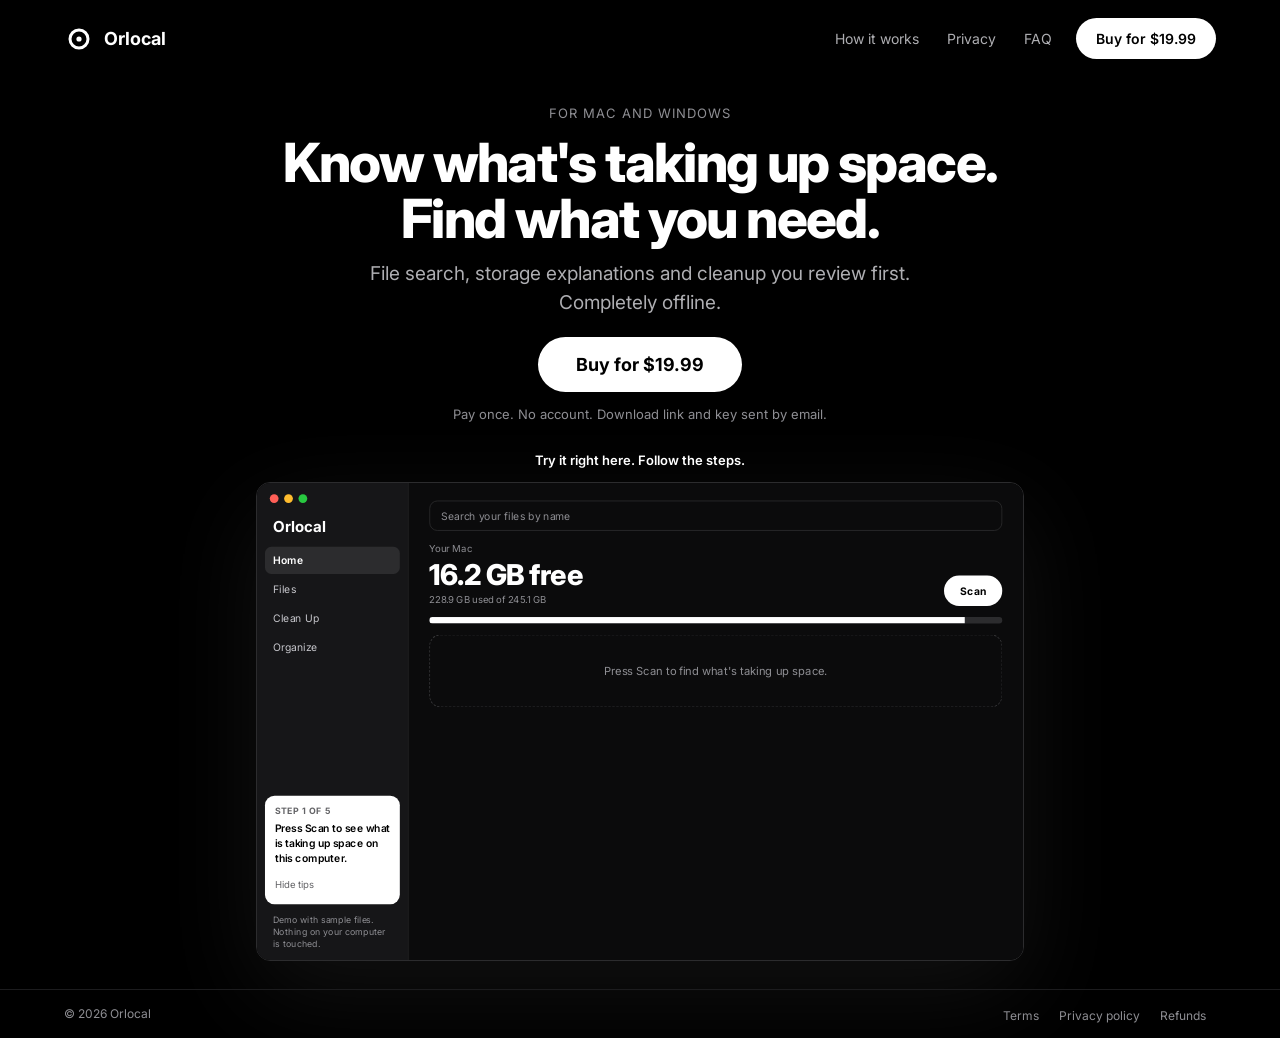
==== index.html @ dc70c5be "Switch checkout and policies from Paddle to Whop Co-Authored-By: Claude Opus 5.5 <noreply@anthropic." ====
<!doctype html>
<html lang="en">
<head>
<meta charset="utf-8">
<meta name="viewport" content="width=device-width, initial-scale=1, viewport-fit=cover">
<title>Orlocal: know what's taking up space</title>
<meta name="description" content="File search, storage explanations and cleanup you review first. Mac and Windows. Completely offline. $19.99 once.">
<meta property="og:title" content="Orlocal">
<meta property="og:description" content="Know what's taking up space. Find what you need. $19.99 once.">
<meta name="theme-color" content="#000000">
<link rel="icon" href="icon.svg" type="image/svg+xml">
<link rel="preconnect" href="https://fonts.googleapis.com">
<link rel="preconnect" href="https://fonts.gstatic.com" crossorigin>
<link href="https://fonts.googleapis.com/css2?family=Inter:wght@400;500;600;700;800&display=swap" rel="stylesheet">
<style>
:root{--bg:#000;--card:#111113;--line:#1C1C1E;--line2:#2C2C2E;--text:#FFF;--muted:#AEAEB2;--faint:#8E8E93}
*{box-sizing:border-box}
html,body{margin:0;background:var(--bg);color:var(--text);font-family:Inter,system-ui,-apple-system,sans-serif;-webkit-font-smoothing:antialiased}
a{color:inherit}
button{font:inherit;color:inherit}
.pill{display:inline-block;text-decoration:none;border:none;border-radius:999px;cursor:pointer;font-weight:700}
.pill-white{background:#FFF;color:#000}
.pill-white:hover{background:#E5E5EA}
.link-btn{background:none;border:none;color:var(--muted);cursor:pointer;padding:12px;font-size:14px}
.link-btn:hover{color:#FFF}
.logo{display:flex;align-items:center;gap:10px;font-weight:700;font-size:18px;text-decoration:none}

/* Desktop */
.desk{min-height:100vh;display:flex;flex-direction:column}
.nav{width:100%;max-width:1200px;margin:0 auto;padding:18px 24px;display:flex;align-items:center;justify-content:space-between;gap:16px;flex-wrap:wrap}
.nav-right{display:flex;align-items:center;gap:4px;flex-wrap:wrap}
.hero{flex:1;display:flex;flex-direction:column;align-items:center;text-align:center;padding:28px 24px 0;gap:14px}
.eyebrow{margin:0;font-size:13px;letter-spacing:.08em;text-transform:uppercase;color:var(--faint)}
.hero h1{margin:0;font-size:54px;line-height:1.03;font-weight:800;letter-spacing:-.03em;max-width:820px}
.hero .sub{margin:0;font-size:19px;line-height:1.5;color:var(--muted);max-width:600px}
.small{margin:0;font-size:13px;color:var(--faint)}
.try{margin:16px 0 0;font-size:13px;font-weight:600}
.demo-wrap{margin-bottom:28px;width:768px;max-width:calc(100vw - 48px);border-radius:14px;border:1px solid var(--line2);overflow:hidden;box-shadow:0 30px 100px rgba(255,255,255,.07)}
.demo-scale{width:960px;height:600px;transform-origin:top left}
footer{border-top:1px solid var(--line)}
.foot{max-width:1200px;margin:0 auto;padding:14px 24px;display:flex;flex-wrap:wrap;gap:8px;justify-content:space-between;align-items:center}
.foot a{font-size:12px;color:var(--faint);text-decoration:none;padding:8px 10px}
.foot a:hover{color:#FFF}

/* Panels */
.overlay{position:fixed;inset:0;z-index:50;background:rgba(0,0,0,.6);backdrop-filter:blur(6px);-webkit-backdrop-filter:blur(6px);display:none;align-items:center;justify-content:center;padding:24px}
.overlay.open{display:flex}
.panel{width:560px;max-width:100%;max-height:85vh;overflow-y:auto;background:var(--card);border:1px solid var(--line2);border-radius:22px;padding:32px;display:flex;flex-direction:column;gap:18px}
.panel-head{display:flex;justify-content:space-between;align-items:center;gap:16px}
.panel h2{margin:0;font-size:26px;font-weight:800}
.close{background:var(--line2);border:none;width:44px;height:44px;border-radius:50%;cursor:pointer;display:flex;align-items:center;justify-content:center;flex-shrink:0}
.item{border-top:1px solid var(--line2);padding-top:16px;display:flex;flex-direction:column;gap:6px}
.item h3{margin:0;font-size:16px;font-weight:700}
.item p{margin:0;font-size:15px;line-height:1.55;color:var(--muted)}

/* Phone */
.phone{display:none}
@media (max-width:760px){
  .desk{display:none}
  .phone{display:flex;min-height:100vh;min-height:100dvh;flex-direction:column;align-items:center;text-align:center;padding:56px 24px calc(24px + env(safe-area-inset-bottom));gap:18px}
}
.ref{background:var(--line);border:1px solid var(--line2);border-radius:999px;padding:7px 14px;font-size:13px;color:#D1D1D6}
.phone h1{margin:0;font-size:34px;font-weight:800;letter-spacing:-.02em}
.phone .price{margin:6px 0 0;font-size:17px;color:var(--muted)}
.points{width:100%;max-width:420px;display:flex;flex-direction:column;gap:10px;text-align:left;margin-top:8px}
.point{display:flex;gap:12px;align-items:center;background:var(--card);border:1px solid var(--line);border-radius:14px;padding:14px 16px;font-size:15px}
.grow{flex:1}
.buy-big{width:100%;max-width:420px;padding:18px;font-size:18px}
.phone .note{margin:0;font-size:13px;line-height:1.45;color:var(--faint)}
.phone-links{display:flex;gap:2px;flex-wrap:wrap;justify-content:center}
.phone-links a,.phone-links button{font-size:12px;color:#636366;text-decoration:none;padding:8px;background:none;border:none;cursor:pointer}

/* Demo app */
.app{width:960px;height:600px;position:relative;display:flex;background:#0B0B0C;color:#FFF;text-align:left;overflow:hidden;font-size:13px}
.side{width:190px;flex-shrink:0;background:#161618;padding:14px 10px;display:flex;flex-direction:column;gap:2px;border-right:1px solid #222}
.dots{display:flex;gap:7px;padding:0 6px 16px}.dots span{width:11px;height:11px;border-radius:50%}
.side .name{margin:0 0 12px 10px;font-size:19px;font-weight:700}
.navb{text-align:left;border:none;border-radius:8px;padding:9px 10px;font-size:13px;cursor:pointer;background:none;color:#C7C7CC}
.navb.on{background:#2C2C2E;color:#FFF;font-weight:600}
.side .demo-note{margin:0;padding:0 10px;font-size:11px;line-height:1.4;color:var(--faint)}
.main{flex:1;min-width:0;position:relative;padding:22px 26px;display:flex;flex-direction:column;gap:14px;overflow:hidden}
.searchbtn{text-align:left;background:none;border:1px solid var(--line2);border-radius:10px;padding:10px 14px;font-size:13px;color:var(--faint);cursor:pointer}
.row{display:flex;justify-content:space-between;align-items:flex-end;gap:12px}
.lbl{margin:0;font-size:12px;color:var(--faint)}
.big{margin:4px 0 0;font-size:36px;font-weight:800;letter-spacing:-.02em}
.wbtn{background:#FFF;color:#000;border:none;border-radius:999px;padding:11px 20px;font-size:13px;font-weight:700;cursor:pointer}
.bar{height:8px;border-radius:4px;background:#2C2C2E;overflow:hidden}.bar div{height:100%;background:#FFF;transition:width .4s}
.box{background:#161618;border:1px solid #222;border-radius:14px}
.grid2{display:grid;grid-template-columns:repeat(2,minmax(0,1fr));gap:10px}
.card{padding:14px 16px;display:flex;flex-direction:column;gap:3px}
.card .amt{margin:0;font-size:22px;font-weight:800}
.card .det{margin:0;font-size:12px;color:var(--muted)}
.obtn{align-self:flex-start;margin-top:8px;background:none;border:1px solid #48484A;border-radius:999px;padding:6px 13px;font-size:11px;cursor:pointer}
.h{margin:0;font-size:24px;font-weight:800}
.chip{border-radius:999px;padding:6px 13px;font-size:12px;cursor:pointer;background:none;border:1px solid #3A3A3C}
.chip.on{background:#FFF;color:#000;border-color:#FFF;font-weight:600}
.frow{display:flex;align-items:center;gap:12px;padding:8px 4px;border-bottom:1px solid var(--line)}
.ext{width:30px;height:30px;border-radius:7px;background:#2C2C2E;display:flex;align-items:center;justify-content:center;font-size:9px;font-weight:700;color:var(--muted);flex-shrink:0}
.fname{margin:0;font-size:13px;font-weight:600}.fkind{margin:1px 0 0;font-size:11px;color:var(--faint)}
.sinput{width:260px;background:#161618;border:1px solid var(--line2);border-radius:10px;padding:9px 12px;color:#FFF;font:inherit;font-size:13px;outline:none}
.toast{position:absolute;left:20px;right:20px;bottom:16px;background:#1C1C1E;border:1px solid #3A3A3C;border-radius:14px;padding:12px 14px;display:flex;align-items:center;gap:10px;z-index:3}
.confirm{position:absolute;inset:0;background:rgba(0,0,0,.55);display:flex;align-items:center;justify-content:center;z-index:6}
.tip{background:#FFF;color:#000;border-radius:12px;padding:12px;display:flex;flex-direction:column;gap:6px;margin-bottom:10px}
.tip .step{margin:0;font-size:11px;font-weight:700;letter-spacing:.06em;text-transform:uppercase;color:#636366}
.tip .txt{margin:0;font-size:13px;line-height:1.4;font-weight:600}
</style>
</head>
<body>

<!-- Desktop -->
<div class="desk">
  <nav class="nav">
    <a class="logo" href="./"><svg width="30" height="30" viewBox="0 0 30 30" aria-hidden="true"><rect width="30" height="30" rx="7" fill="#000"/><circle cx="15" cy="15" r="9" fill="none" stroke="#FFF" stroke-width="3"/><circle cx="15" cy="15" r="2.6" fill="#FFF"/></svg>Orlocal</a>
    <div class="nav-right">
      <button class="link-btn" data-panel="how">How it works</button>
      <button class="link-btn" data-panel="privacy">Privacy</button>
      <button class="link-btn" data-panel="faq">FAQ</button>
      <button class="pill pill-white buy" style="margin-left:8px;font-size:14px;font-weight:600;padding:12px 20px">Buy for $19.99</button>
    </div>
  </nav>
  <main class="hero">
    <p class="eyebrow">For Mac and Windows</p>
    <h1>Know what's taking up space. Find what you need.</h1>
    <p class="sub">File search, storage explanations and cleanup you review first. Completely offline.</p>
    <button class="pill pill-white buy" style="margin-top:6px;font-size:18px;padding:17px 38px">Buy for $19.99</button>
    <p class="small">Pay once. No account. Download link and key sent by email.</p>
    <p class="try">Try it right here. Follow the steps.</p>
    <div class="demo-wrap" id="demoWrap"><div class="demo-scale" id="demoScale"><div class="app" id="app"></div></div></div>
  </main>
  <footer><div class="foot">
    <p class="small" style="font-size:12px">© 2026 Orlocal</p>
    <div><a href="terms.html">Terms</a><a href="privacy.html">Privacy policy</a><a href="refunds.html">Refunds</a></div>
  </div></footer>
</div>

<!-- Phone -->
<div class="phone">
  <span class="ref" id="refTag" hidden></span>
  <svg width="84" height="84" viewBox="0 0 30 30" role="img" aria-label="Orlocal icon"><rect width="30" height="30" rx="7" fill="#111113" stroke="#2C2C2E" stroke-width="0.5"/><circle cx="15" cy="15" r="9" fill="none" stroke="#FFF" stroke-width="2.6"/><circle cx="15" cy="15" r="2.4" fill="#FFF"/></svg>
  <div><h1>Orlocal</h1><p class="price">$19.99 once. Mac and Windows.</p></div>
  <div class="points">
    <div class="point"><svg width="20" height="20" viewBox="0 0 24 24" fill="none" stroke="#FFF" stroke-width="2" stroke-linecap="round" aria-hidden="true"><path d="M3 7h18M3 12h18M3 17h10"/></svg>Finds what's filling your computer</div>
    <div class="point"><svg width="20" height="20" viewBox="0 0 24 24" fill="none" stroke="#FFF" stroke-width="2" stroke-linecap="round" aria-hidden="true"><circle cx="11" cy="11" r="7"/><path d="M20 20l-4-4"/></svg>Search any file fast</div>
    <div class="point"><svg width="20" height="20" viewBox="0 0 24 24" fill="none" stroke="#FFF" stroke-width="2" stroke-linecap="round" stroke-linejoin="round" aria-hidden="true"><rect x="5" y="11" width="14" height="10" rx="2"/><path d="M8 11V8a4 4 0 018 0v3"/></svg>Works offline. Your files stay yours.</div>
  </div>
  <div class="grow"></div>
  <button class="pill pill-white buy buy-big">Buy for $19.99</button>
  <p class="note">We email you the download link and key.<br>Open it on your computer.</p>
  <div class="phone-links">
    <button data-panel="faq">FAQ</button><a href="terms.html">Terms</a><a href="privacy.html">Privacy</a><a href="refunds.html">Refunds</a>
  </div>
</div>

<!-- Panels -->
<div class="overlay" id="overlay" role="dialog" aria-modal="true" aria-labelledby="panelTitle">
  <div class="panel">
    <div class="panel-head"><h2 id="panelTitle"></h2>
      <button class="close" id="panelClose" aria-label="Close"><svg width="16" height="16" viewBox="0 0 16 16" fill="none" stroke="#FFF" stroke-width="2" stroke-linecap="round" aria-hidden="true"><path d="M3 3l10 10M13 3L3 13"/></svg></button>
    </div>
    <div id="panelBody" style="display:flex;flex-direction:column;gap:16px"></div>
    <button class="pill pill-white buy" style="align-self:flex-start;font-size:15px;padding:14px 26px">Buy for $19.99</button>
  </div>
</div>

<script>
// ---------- Settings ----------
// Paste the Whop checkout link for the $19.99 plan here once the product exists.
// Until then Buy shows a "coming soon" note.
const WHOP_CHECKOUT_URL = '';
const SUPPORT_EMAIL = 'support@getorlocal.com';

// ---------- Ambassador referral (?ref=name) ----------
const params = new URLSearchParams(location.search);
const ref = (params.get('a') || params.get('ref') || '').replace(/[^\w.\-]/g, '').slice(0, 40);
if (ref) {
  try { localStorage.setItem('orlocal_ref', ref); } catch (e) {}
  const tag = document.getElementById('refTag');
  tag.textContent = 'From @' + ref; tag.hidden = false;
}

// ---------- Panels ----------
const PANELS = {
  how: ['How it works', [
    ['1. Scan', 'Orlocal looks through your computer in a few minutes and sorts everything by type.'],
    ['2. Review', "See what's taking up space: old installers, opened zips, extra copies, similar photos and editing caches. Search any file by name in seconds."],
    ['3. Free up space', 'You choose what goes. Removed files wait 30 days in Quarantine so you can restore them, or free the space right away.']]],
  privacy: ['Privacy', [
    ['No internet', 'Orlocal never connects to the internet. Your files are never uploaded anywhere.'],
    ['No account', 'There is nothing to sign up for. Your license key works offline.'],
    ['No tracking', 'No analytics and no data collection inside the app.']]],
  faq: ['Questions', [
    ['How do I get the app after paying?', 'Right after checkout we email you the download link and your license key. Open the email on your computer, install, paste the key.'],
    ['Will it delete something I need?', 'Nothing is removed until you review it, and removed files can be restored for 30 days.'],
    ['Which computers does it work on?', 'Mac with macOS 13 or newer, and Windows 10 and 11.'],
    ['Can I get a refund?', 'Yes. See the refund policy at the bottom of the page.']]]
};
const overlay = document.getElementById('overlay');
function esc(s) { return String(s).replace(/[&<>"']/g, c => ({'&':'&amp;','<':'&lt;','>':'&gt;','"':'&quot;',"'":'&#39;'}[c])); }
function openPanel(k) {
  const [title, items] = PANELS[k];
  document.getElementById('panelTitle').textContent = title;
  document.getElementById('panelBody').innerHTML = items.map(([h, p]) => `<div class="item"><h3>${esc(h)}</h3><p>${esc(p)}</p></div>`).join('');
  overlay.classList.add('open');
}
function closePanel() { overlay.classList.remove('open'); }
document.querySelectorAll('[data-panel]').forEach(b => b.addEventListener('click', () => openPanel(b.dataset.panel)));
document.getElementById('panelClose').addEventListener('click', closePanel);
overlay.addEventListener('click', e => { if (e.target === overlay) closePanel(); });
document.addEventListener('keydown', e => { if (e.key === 'Escape') closePanel(); });

// ---------- Checkout (Whop) ----------
// Whop credits the ambassador from the "a" code in the link.
function openCheckout() {
  closePanel();
  if (!WHOP_CHECKOUT_URL) {
    document.getElementById('panelTitle').textContent = 'Almost ready';
    document.getElementById('panelBody').innerHTML = '<div class="item"><p>Checkout opens here very soon. Check back shortly.</p></div>';
    overlay.classList.add('open');
    return;
  }
  const url = new URL(WHOP_CHECKOUT_URL);
  if (ref) url.searchParams.set('a', ref);
  location.href = url.toString();
}
document.querySelectorAll('.buy').forEach(b => b.addEventListener('click', openCheckout));

// ---------- Demo scale ----------
function fitDemo() {
  const wrap = document.getElementById('demoWrap');
  const w = wrap.clientWidth;
  const scale = Math.min(0.8, w / 960);
  document.getElementById('demoScale').style.transform = `scale(${scale})`;
  wrap.style.height = (600 * scale) + 'px';
}
addEventListener('resize', fitDemo);

// ---------- Interactive demo ----------
const S0 = { screen: 'home', phase: 'idle', progress: 0, removed: false, freed: false, caches: false, search: '', chip: 'All', tidied: false, toast: null, confirming: false, tipHidden: false };
let S = { ...S0 };
let timer = null;
function set(o) { S = { ...S, ...o }; render(); }

const FILES = [
  ['Screenshot, Oct 29, 4:18 PM', 'Photo', 'PNG', 'Photos', '1.6 MB', 'Oct 29'],
  ['Lecture 4 recording', 'Video · 42:10 · 1080p', 'MP4', 'Videos', '820 MB', 'Oct 27'],
  ['Lecture 5 notes', 'PDF', 'PDF', 'Documents', '2.4 MB', 'Oct 26'],
  ['Biology lab report', 'Word document', 'DOCX', 'Documents', '640 KB', 'Oct 24'],
  ['Final project footage', 'Video · 3:12 · 4K', 'MOV', 'Videos', '1.1 GB', 'Oct 22'],
  ['Zoom installer', 'App installer', 'PKG', 'Installers', '92 MB', 'Sep 30'],
  ['Spotify installer', 'App installer', 'DMG', 'Installers', '140 MB', 'Sep 12'],
  ['Spring break photos.zip', 'Zip file, already opened', 'ZIP', 'Other', '180 MB', 'Apr 2'],
  ['Resume 2026', 'PDF', 'PDF', 'Documents', '180 KB', 'Mar 18'],
  ['IMG_2041', 'Photo', 'HEIC', 'Photos', '3.1 MB', 'Mar 3']
];
const DUPES = [
  ['Final project footage.mov', 'Video · 3:12 · 4K', 'Frees 1.1 GB'],
  ['Lecture 4 recording.mp4', 'Video · 42:10 · 1080p', 'Frees 820 MB'],
  ['Spring break photos.zip', 'Zip file', 'Frees 180 MB'],
  ['Resume 2026.pdf', 'PDF', 'Frees 180 KB']
];
const MESSY = ['Screenshot 1.png', 'Lecture 5 notes.pdf', 'ZoomInstaller.pkg', 'IMG_2041.heic', 'Lab report.docx', 'clip_final.mov', 'Spotify.dmg', 'Resume 2026.pdf', 'Screenshot 2.png', 'trip.zip', 'syllabus.pdf', 'IMG_2042.heic'];
const FOLDERS = [['Images', '4 files'], ['Documents', '4 files'], ['Videos', '1 file'], ['App Installers', '2 files'], ['Zip Files', '1 file']];

const A = {
  go: k => set({ screen: k }),
  scan: () => {
    if (S.phase === 'scanning') return;
    clearInterval(timer);
    set({ phase: 'scanning', progress: 0, screen: 'home' });
    timer = setInterval(() => {
      const p = S.progress + 4;
      if (p >= 100) { clearInterval(timer); set({ phase: 'done', progress: 100 }); } else set({ progress: p });
    }, 70);
  },
  card: k => {
    if (k === 'free') set({ confirming: true });
    if (k === 'inst') set({ screen: 'files', chip: 'Installers', search: '' });
    if (k === 'copies') set({ screen: 'clean' });
    if (k === 'caches') set({ caches: true, toast: { t: 'Caches cleared', m: '1.3 GB is free on your Mac.' } });
    if (k === 'zips') set({ screen: 'files', chip: 'All', search: 'zip' });
  },
  chip: c => set({ chip: c }),
  remove: () => set({ removed: true, toast: { t: 'Moved to Quarantine', m: '2.1 GB ready to free.', undo: true } }),
  undo: () => set({ removed: false, toast: null }),
  askFree: () => set({ confirming: true }),
  cancelFree: () => set({ confirming: false }),
  freeUp: () => set({ confirming: false, freed: true, toast: { t: 'Space freed', m: '2.1 GB is free on your Mac.' } }),
  closeToast: () => set({ toast: null }),
  tidy: () => set({ tidied: !S.tidied }),
  hideTip: () => set({ tipHidden: true }),
  restart: () => { clearInterval(timer); S = { ...S0 }; render(); }
};

function render() {
  const total = 245.1;
  const free = 16.2 + (S.freed ? 2.1 : 0) + (S.caches ? 1.3 : 0);
  const used = total - free;
  const words = S.search.toLowerCase().split(/\s+/).filter(Boolean);
  const nav = [['home', 'Home'], ['files', 'Files'], ['clean', 'Clean Up'], ['organize', 'Organize']]
    .map(([k, l]) => `<button class="navb${S.screen === k ? ' on' : ''}" data-a="go" data-v="${k}">${l}</button>`).join('');

  let body = '';
  if (S.screen === 'home') {
    let below = '';
    if (S.phase === 'idle') below = `<div style="border:1px dashed #3A3A3C;border-radius:14px;padding:36px;text-align:center;color:var(--faint);font-size:14px">Press Scan to find what's taking up space.</div>`;
    if (S.phase === 'scanning') below = `<div class="box" style="padding:26px;display:flex;flex-direction:column;gap:12px"><p style="margin:0;font-size:15px;font-weight:600">Scanning your Mac</p><div class="bar" style="height:6px"><div style="width:${S.progress}%;transition:none"></div></div><p class="lbl">${Math.round(S.progress * 482).toLocaleString()} files checked</p></div>`;
    if (S.phase === 'done') {
      const cards = [];
      if (S.removed && !S.freed) cards.push(['2.1 GB', 'In Quarantine, ready to free', 'Free Up Now', 'free']);
      cards.push(['5.54 GB', "20 app installers you probably don't need anymore", 'Review', 'inst']);
      if (!S.removed) cards.push(['2.1 GB', '4 extra copies of files you already have', 'Clean Up', 'copies']);
      if (!S.caches) cards.push(['1.3 GB', 'Video editing caches you can clear', 'Clear', 'caches']);
      cards.push(['482 MB', '40 zip files you may have already opened', 'Review', 'zips']);
      below = `<p style="margin:0;font-size:16px;font-weight:700">Free up space</p><div class="grid2">${cards.map(([a, d, b, k]) => `<div class="box card"><p class="amt">${a}</p><p class="det">${d}</p><button class="obtn" data-a="card" data-v="${k}">${b}</button></div>`).join('')}</div>`;
    }
    body = `<button class="searchbtn" data-a="go" data-v="files">Search your files by name</button>
      <div class="row"><div><p class="lbl">Your Mac</p><p class="big">${free.toFixed(1)} GB free</p><p class="lbl" style="margin-top:2px">${used.toFixed(1)} GB used of ${total} GB</p></div>
      <button class="wbtn" data-a="scan">${S.phase === 'idle' ? 'Scan' : 'Scan Again'}</button></div>
      <div class="bar"><div style="width:${(used / total * 100).toFixed(1)}%"></div></div>${below}`;
  }
  if (S.screen === 'files') {
    const rows = FILES.filter(f => (S.chip === 'All' || f[3] === S.chip) && words.every(w => f[0].toLowerCase().includes(w)));
    body = `<div class="row" style="align-items:center"><p class="h">Files</p><input class="sinput" id="sinput" type="text" aria-label="Search files by name" placeholder="Search by name, try lecture" value="${esc(S.search)}"></div>
      <div style="display:flex;gap:6px;flex-wrap:wrap">${['All', 'Photos', 'Documents', 'Videos', 'Installers'].map(c => `<button class="chip${S.chip === c ? ' on' : ''}" data-a="chip" data-v="${c}">${c}</button>`).join('')}</div>
      <div>${rows.map(f => `<div class="frow"><div class="ext">${f[2]}</div><div style="flex:1;min-width:0"><p class="fname">${esc(f[0])}</p><p class="fkind">${f[1]}</p></div><p class="lbl" style="width:90px">${f[5]}</p><p style="margin:0;font-size:12px;font-weight:600;width:64px;text-align:right">${f[4]}</p></div>`).join('') || '<p class="lbl" style="margin:16px 4px">No files match.</p>'}</div>`;
  }
  if (S.screen === 'clean') {
    if (S.phase === 'done' && !S.removed) {
      body = `<p class="h">Clean Up</p><div class="box" style="padding:16px 18px;display:flex;justify-content:space-between;align-items:center;gap:12px"><div><p class="amt" style="margin:0;font-size:26px;font-weight:800">2.1 GB</p><p class="det" style="margin:2px 0 0;font-size:12px;color:var(--muted)">4 extra copies. We keep the newest copy of each file.</p></div><button class="wbtn" data-a="remove">Remove All Extra Copies</button></div>
        ${DUPES.map(d => `<div class="frow" style="padding:10px 6px"><div style="flex:1;min-width:0"><p class="fname">${d[0]}</p><p class="fkind">${d[1]}</p></div><span style="background:#2C2C2E;border-radius:999px;padding:3px 9px;font-size:11px">2 copies</span><p style="margin:0;font-size:12px;font-weight:600;width:80px;text-align:right">${d[2]}</p></div>`).join('')}`;
    } else {
      const t = S.phase !== 'done' ? ['Scan first', 'Go to Home and press Scan.'] : ['No duplicates', 'Every file is one of a kind.'];
      body = `<p class="h">Clean Up</p><div class="box" style="padding:22px"><p style="margin:0;font-size:22px;font-weight:800">${t[0]}</p><p class="det" style="margin:4px 0 0;font-size:13px;color:var(--muted)">${t[1]}</p></div>`;
    }
  }
  if (S.screen === 'organize') {
    body = `<div class="row" style="align-items:center"><div><p class="h">Organize</p><p class="lbl" style="margin-top:2px">${S.tidied ? 'Downloads is tidy. 12 files sorted into folders.' : 'Downloads has 12 loose files.'}</p></div><button class="wbtn" data-a="tidy">${S.tidied ? 'Undo' : 'Tidy Up'}</button></div>` +
      (S.tidied
        ? `<div style="display:grid;grid-template-columns:repeat(3,minmax(0,1fr));gap:10px">${FOLDERS.map(([n, c]) => `<div class="box" style="padding:16px"><svg width="22" height="22" viewBox="0 0 24 24" fill="none" stroke="#FFF" stroke-width="1.8" stroke-linejoin="round" aria-hidden="true"><path d="M3 6h6l2 2h10v11H3z"/></svg><p style="margin:6px 0 0;font-size:15px;font-weight:700">${n}</p><p class="lbl" style="font-size:11px">${c}</p></div>`).join('')}</div>`
        : `<div style="display:grid;grid-template-columns:repeat(4,minmax(0,1fr));gap:8px">${MESSY.map(n => `<div class="box" style="border-radius:10px;padding:10px;display:flex;flex-direction:column;gap:6px"><span style="font-size:9px;font-weight:700;color:var(--muted)">${n.split('.').pop().toUpperCase()}</span><span style="font-size:11px;overflow:hidden;text-overflow:ellipsis;white-space:nowrap">${n}</span></div>`).join('')}</div>`);
  }

  let toast = '';
  if (S.toast) {
    const showUndo = S.toast.undo && !S.freed;
    toast = `<div class="toast"><svg width="18" height="18" viewBox="0 0 20 20" aria-hidden="true"><circle cx="10" cy="10" r="9" fill="#30D158"/><path d="M6 10.5l2.5 2.5L14 7.5" fill="none" stroke="#000" stroke-width="2" stroke-linecap="round" stroke-linejoin="round"/></svg>
      <div style="flex:1;min-width:0"><p style="margin:0;font-size:13px;font-weight:700">${S.toast.t}</p><p style="margin:1px 0 0;font-size:12px;color:var(--muted)">${S.toast.m}</p></div>
      ${showUndo ? `<button class="obtn" style="margin:0;font-size:12px;padding:7px 14px" data-a="undo">Undo</button><button class="wbtn" style="font-size:12px;padding:8px 14px" data-a="askFree">Free Up Now</button>` : ''}
      <button aria-label="Close message" data-a="closeToast" style="background:none;border:none;cursor:pointer;padding:8px"><svg width="12" height="12" viewBox="0 0 16 16" fill="none" stroke="#8E8E93" stroke-width="2" stroke-linecap="round" aria-hidden="true"><path d="M3 3l10 10M13 3L3 13"/></svg></button></div>`;
  }

  let step = 1, tip = 'Press Scan to see what is taking up space on this computer.';
  if (S.phase === 'scanning') tip = 'Scanning sample files. This takes a minute or two on a real computer.';
  else if (S.phase === 'done' && !S.removed) { step = 2; tip = S.screen === 'clean' ? 'Press Remove All Extra Copies. The newest copy of each file stays.' : 'Found space to free. Open Clean Up to remove extra copies.'; }
  else if (S.removed && !S.freed) { step = 3; tip = 'The copies are in Quarantine for 30 days. Press Free Up Now to get the space back.'; }
  else if (S.freed && !words.length) { step = 4; tip = S.screen === 'files' ? 'Type lecture in the search box.' : 'Now find a file. Open Files and search.'; }
  else if (S.freed && !S.tidied) { step = 5; tip = 'Last one: open Organize and press Tidy Up.'; }
  if (S.freed && words.length && S.tidied) { step = 6; tip = "That's Orlocal. Your own computer, cleaned up in a minute."; }
  const tipHtml = S.tipHidden ? '' : `<div class="tip"><p class="step">${step === 6 ? 'Done' : 'Step ' + step + ' of 5'}</p><p class="txt">${tip}</p>
    <div style="display:flex;justify-content:space-between;align-items:center;margin-top:4px"><button data-a="hideTip" style="background:none;border:none;padding:6px 0;font-size:12px;color:#636366;cursor:pointer">Hide tips</button>
    ${step === 6 ? '<button data-a="restart" style="background:#000;color:#FFF;border:none;border-radius:999px;padding:8px 14px;font-size:12px;font-weight:600;cursor:pointer">Start over</button>' : ''}</div></div>`;

  const confirm = S.confirming ? `<div class="confirm"><div style="width:300px;background:#2C2C2E;border-radius:16px;padding:22px;display:flex;flex-direction:column;gap:10px;text-align:center">
    <p style="margin:0;font-size:15px;font-weight:700">Free up 2.1 GB now?</p><p style="margin:0;font-size:12px;line-height:1.45;color:#D1D1D6">These 4 files will be deleted for good. You can't undo this.</p>
    <div style="display:flex;gap:8px;margin-top:6px"><button data-a="cancelFree" style="flex:1;background:#48484A;border:none;border-radius:8px;padding:10px;font-size:13px;cursor:pointer">Cancel</button><button data-a="freeUp" style="flex:1;background:#48484A;color:#FF6961;border:none;border-radius:8px;padding:10px;font-size:13px;font-weight:700;cursor:pointer">Free Up Now</button></div></div></div>` : '';

  const focused = document.activeElement && document.activeElement.id === 'sinput';
  const app = document.getElementById('app');
  app.innerHTML = `<div class="side"><div class="dots"><span style="background:#FF5F57"></span><span style="background:#FEBC2E"></span><span style="background:#28C840"></span></div>
    <p class="name">Orlocal</p>${nav}<div style="flex:1"></div>${tipHtml}<p class="demo-note">Demo with sample files. Nothing on your computer is touched.</p></div>
    <div class="main">${body}${toast}</div>${confirm}`;
  const input = document.getElementById('sinput');
  if (input) {
    input.addEventListener('input', e => { const pos = e.target.selectionStart; set({ search: e.target.value }); const i = document.getElementById('sinput'); i.focus(); i.setSelectionRange(pos, pos); });
    if (focused) { input.focus(); input.setSelectionRange(input.value.length, input.value.length); }
  }
}
document.getElementById('app').addEventListener('click', e => {
  const b = e.target.closest('[data-a]');
  if (!b) return;
  A[b.dataset.a](b.dataset.v);
});
render();
fitDemo();
</script>
</body>
</html>
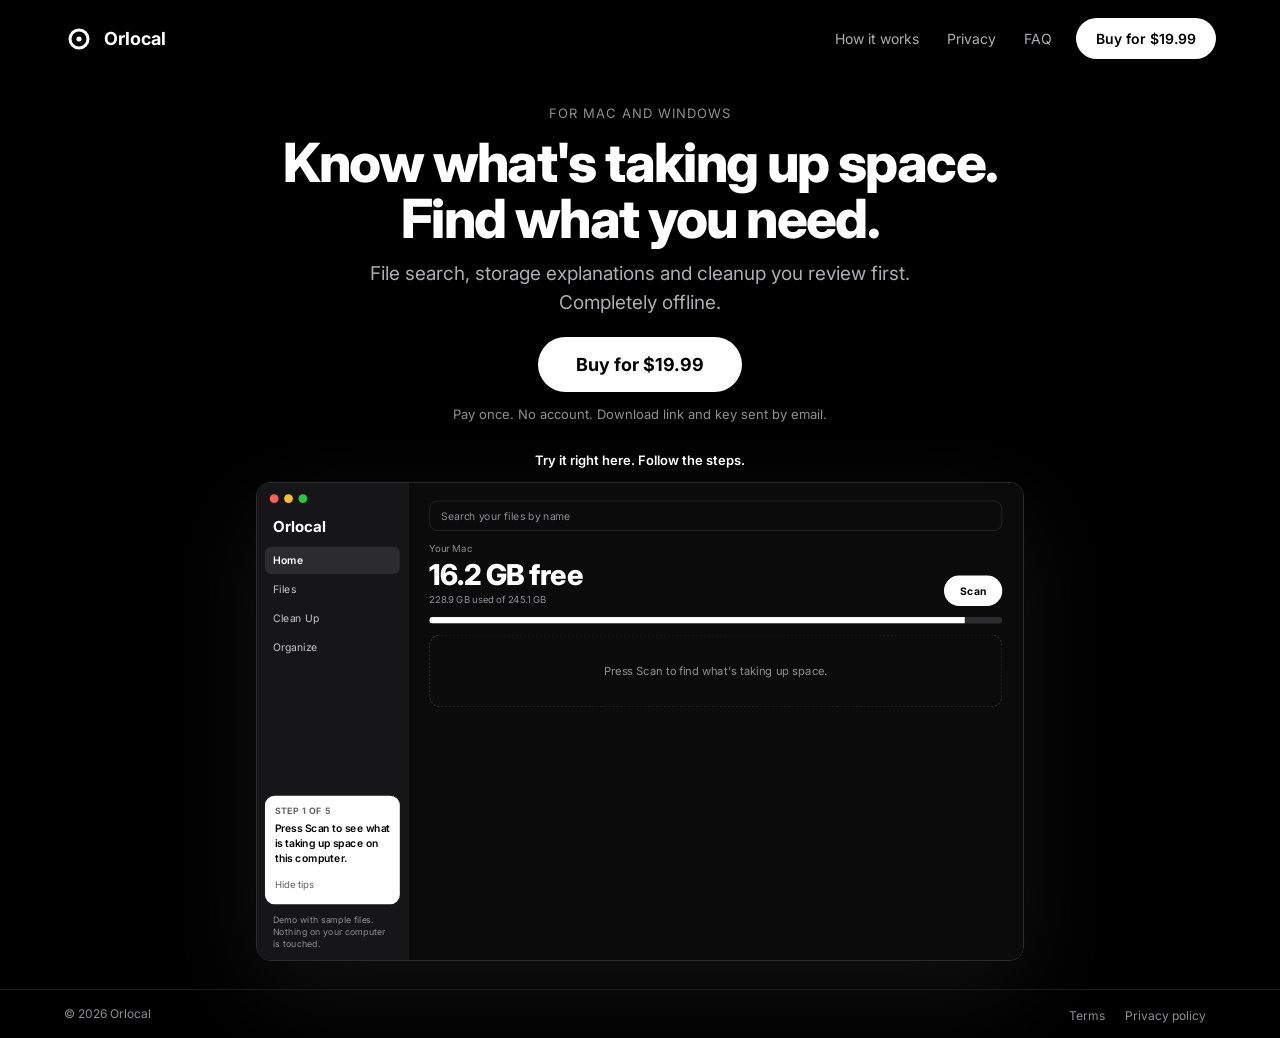
==== commit 8aa37ce9: "Remove the refund policy from the site Deletes the Refunds page, its footer links, the refund FAQ qu" ====
--- a/index.html
+++ b/index.html
@@ -129,7 +129,7 @@
   </main>
   <footer><div class="foot">
     <p class="small" style="font-size:12px">© 2026 Orlocal</p>
-    <div><a href="terms.html">Terms</a><a href="privacy.html">Privacy policy</a><a href="refunds.html">Refunds</a></div>
+    <div><a href="terms.html">Terms</a><a href="privacy.html">Privacy policy</a></div>
   </div></footer>
 </div>
 
@@ -147,7 +147,7 @@
   <button class="pill pill-white buy buy-big">Buy for $19.99</button>
   <p class="note">We email you the download link and key.<br>Open it on your computer.</p>
   <div class="phone-links">
-    <button data-panel="faq">FAQ</button><a href="terms.html">Terms</a><a href="privacy.html">Privacy</a><a href="refunds.html">Refunds</a>
+    <button data-panel="faq">FAQ</button><a href="terms.html">Terms</a><a href="privacy.html">Privacy</a>
   </div>
 </div>
 
@@ -166,7 +166,7 @@
 // ---------- Settings ----------
 // Paste the Whop checkout link for the $19.99 plan here once the product exists.
 // Until then Buy shows a "coming soon" note.
-const WHOP_CHECKOUT_URL = '';
+const WHOP_CHECKOUT_URL = 'https://whop.com/checkout/plan_s2iqpNPsjqxcv';
 const SUPPORT_EMAIL = 'support@getorlocal.com';
 
 // ---------- Ambassador referral (?ref=name) ----------
@@ -191,8 +191,7 @@
   faq: ['Questions', [
     ['How do I get the app after paying?', 'Right after checkout we email you the download link and your license key. Open the email on your computer, install, paste the key.'],
     ['Will it delete something I need?', 'Nothing is removed until you review it, and removed files can be restored for 30 days.'],
-    ['Which computers does it work on?', 'Mac with macOS 13 or newer, and Windows 10 and 11.'],
-    ['Can I get a refund?', 'Yes. See the refund policy at the bottom of the page.']]]
+    ['Which computers does it work on?', 'Mac with macOS 13 or newer, and Windows 10 and 11.']]]
 };
 const overlay = document.getElementById('overlay');
 function esc(s) { return String(s).replace(/[&<>"']/g, c => ({'&':'&amp;','<':'&lt;','>':'&gt;','"':'&quot;',"'":'&#39;'}[c])); }
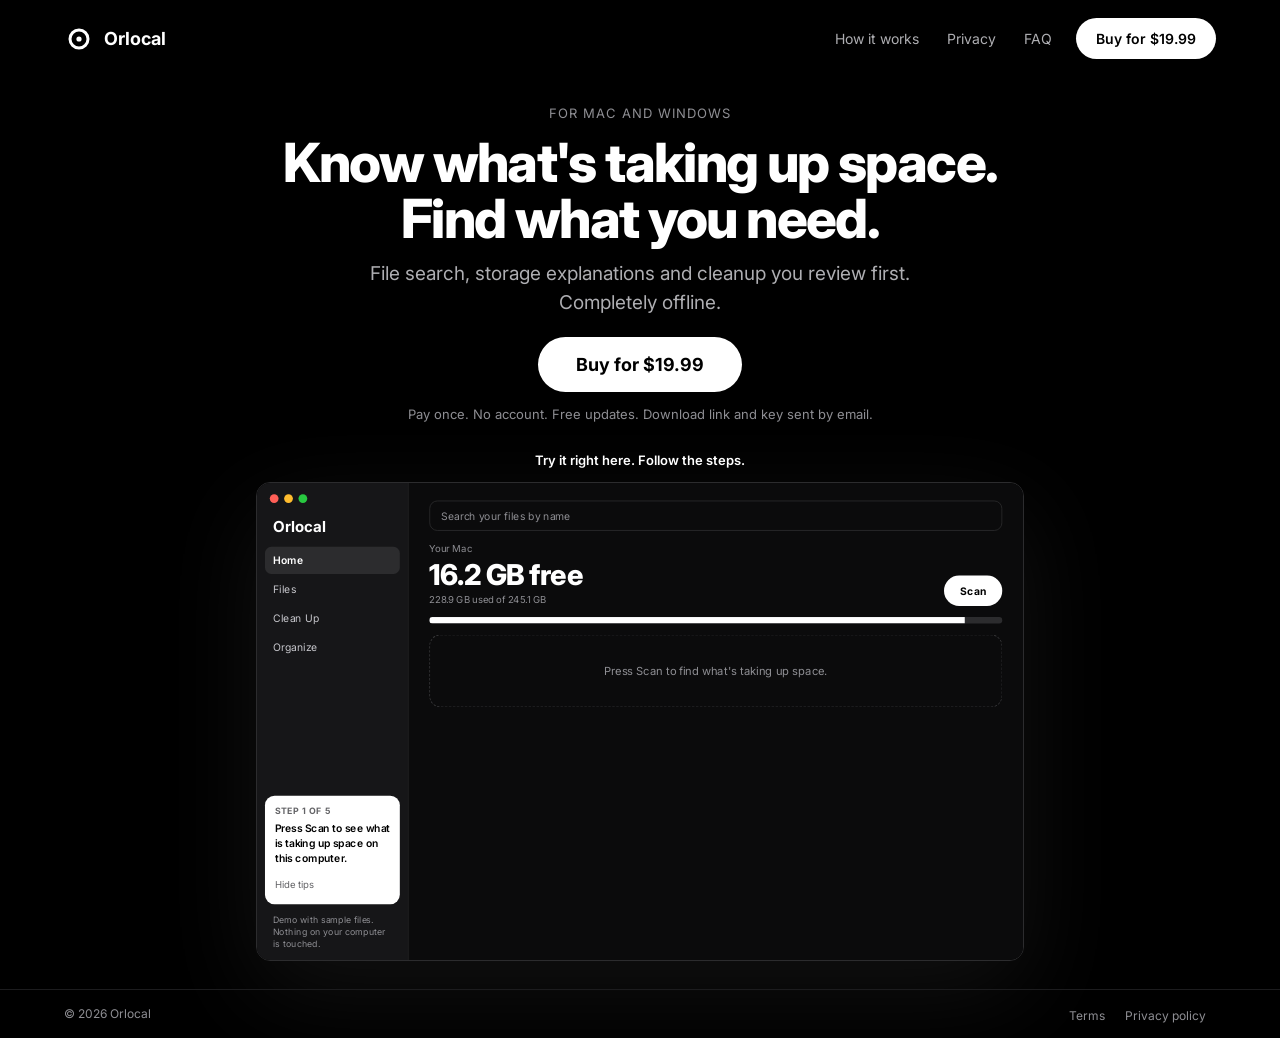
==== commit 981f83e4: "Free updates on the home page, after purchase page and terms Home: "Free updates." under the Buy but" ====
--- a/index.html
+++ b/index.html
@@ -123,7 +123,7 @@
     <h1>Know what's taking up space. Find what you need.</h1>
     <p class="sub">File search, storage explanations and cleanup you review first. Completely offline.</p>
     <button class="pill pill-white buy" style="margin-top:6px;font-size:18px;padding:17px 38px">Buy for $19.99</button>
-    <p class="small">Pay once. No account. Download link and key sent by email.</p>
+    <p class="small">Pay once. No account. Free updates. Download link and key sent by email.</p>
     <p class="try">Try it right here. Follow the steps.</p>
     <div class="demo-wrap" id="demoWrap"><div class="demo-scale" id="demoScale"><div class="app" id="app"></div></div></div>
   </main>
@@ -137,7 +137,7 @@
 <div class="phone">
   <span class="ref" id="refTag" hidden></span>
   <svg width="84" height="84" viewBox="0 0 30 30" role="img" aria-label="Orlocal icon"><rect width="30" height="30" rx="7" fill="#111113" stroke="#2C2C2E" stroke-width="0.5"/><circle cx="15" cy="15" r="9" fill="none" stroke="#FFF" stroke-width="2.6"/><circle cx="15" cy="15" r="2.4" fill="#FFF"/></svg>
-  <div><h1>Orlocal</h1><p class="price">$19.99 once. Mac and Windows.</p></div>
+  <div><h1>Orlocal</h1><p class="price">$19.99 once. Mac and Windows.<br>Free updates.</p></div>
   <div class="points">
     <div class="point"><svg width="20" height="20" viewBox="0 0 24 24" fill="none" stroke="#FFF" stroke-width="2" stroke-linecap="round" aria-hidden="true"><path d="M3 7h18M3 12h18M3 17h10"/></svg>Finds what's filling your computer</div>
     <div class="point"><svg width="20" height="20" viewBox="0 0 24 24" fill="none" stroke="#FFF" stroke-width="2" stroke-linecap="round" aria-hidden="true"><circle cx="11" cy="11" r="7"/><path d="M20 20l-4-4"/></svg>Search any file fast</div>
@@ -168,6 +168,9 @@
 // Until then Buy shows a "coming soon" note.
 const WHOP_CHECKOUT_URL = 'https://whop.com/checkout/plan_s2iqpNPsjqxcv';
 const SUPPORT_EMAIL = 'support@getorlocal.com';
+// The demo talks about the visitor's own computer: "Your PC" on Windows, "Your Mac" everywhere else
+const ON_WINDOWS = /Windows/i.test(navigator.userAgent);
+const COMPUTER = ON_WINDOWS ? 'PC' : 'Mac';
 
 // ---------- Ambassador referral (?ref=name) ----------
 const params = new URLSearchParams(location.search);
@@ -245,8 +248,8 @@
   ['Lecture 5 notes', 'PDF', 'PDF', 'Documents', '2.4 MB', 'Oct 26'],
   ['Biology lab report', 'Word document', 'DOCX', 'Documents', '640 KB', 'Oct 24'],
   ['Final project footage', 'Video · 3:12 · 4K', 'MOV', 'Videos', '1.1 GB', 'Oct 22'],
-  ['Zoom installer', 'App installer', 'PKG', 'Installers', '92 MB', 'Sep 30'],
-  ['Spotify installer', 'App installer', 'DMG', 'Installers', '140 MB', 'Sep 12'],
+  ['Zoom installer', 'App installer', ON_WINDOWS ? 'EXE' : 'PKG', 'Installers', '92 MB', 'Sep 30'],
+  ['Spotify installer', 'App installer', ON_WINDOWS ? 'EXE' : 'DMG', 'Installers', '140 MB', 'Sep 12'],
   ['Spring break photos.zip', 'Zip file, already opened', 'ZIP', 'Other', '180 MB', 'Apr 2'],
   ['Resume 2026', 'PDF', 'PDF', 'Documents', '180 KB', 'Mar 18'],
   ['IMG_2041', 'Photo', 'HEIC', 'Photos', '3.1 MB', 'Mar 3']
@@ -257,7 +260,7 @@
   ['Spring break photos.zip', 'Zip file', 'Frees 180 MB'],
   ['Resume 2026.pdf', 'PDF', 'Frees 180 KB']
 ];
-const MESSY = ['Screenshot 1.png', 'Lecture 5 notes.pdf', 'ZoomInstaller.pkg', 'IMG_2041.heic', 'Lab report.docx', 'clip_final.mov', 'Spotify.dmg', 'Resume 2026.pdf', 'Screenshot 2.png', 'trip.zip', 'syllabus.pdf', 'IMG_2042.heic'];
+const MESSY = ['Screenshot 1.png', 'Lecture 5 notes.pdf', ON_WINDOWS ? 'ZoomInstaller.exe' : 'ZoomInstaller.pkg', 'IMG_2041.heic', 'Lab report.docx', 'clip_final.mov', ON_WINDOWS ? 'SpotifySetup.exe' : 'Spotify.dmg', 'Resume 2026.pdf', 'Screenshot 2.png', 'trip.zip', 'syllabus.pdf', 'IMG_2042.heic'];
 const FOLDERS = [['Images', '4 files'], ['Documents', '4 files'], ['Videos', '1 file'], ['App Installers', '2 files'], ['Zip Files', '1 file']];
 
 const A = {
@@ -275,7 +278,7 @@
     if (k === 'free') set({ confirming: true });
     if (k === 'inst') set({ screen: 'files', chip: 'Installers', search: '' });
     if (k === 'copies') set({ screen: 'clean' });
-    if (k === 'caches') set({ caches: true, toast: { t: 'Caches cleared', m: '1.3 GB is free on your Mac.' } });
+    if (k === 'caches') set({ caches: true, toast: { t: 'Caches cleared', m: `1.3 GB is free on your ${COMPUTER}.` } });
     if (k === 'zips') set({ screen: 'files', chip: 'All', search: 'zip' });
   },
   chip: c => set({ chip: c }),
@@ -283,7 +286,7 @@
   undo: () => set({ removed: false, toast: null }),
   askFree: () => set({ confirming: true }),
   cancelFree: () => set({ confirming: false }),
-  freeUp: () => set({ confirming: false, freed: true, toast: { t: 'Space freed', m: '2.1 GB is free on your Mac.' } }),
+  freeUp: () => set({ confirming: false, freed: true, toast: { t: 'Space freed', m: `2.1 GB is free on your ${COMPUTER}.` } }),
   closeToast: () => set({ toast: null }),
   tidy: () => set({ tidied: !S.tidied }),
   hideTip: () => set({ tipHidden: true }),
@@ -302,7 +305,7 @@
   if (S.screen === 'home') {
     let below = '';
     if (S.phase === 'idle') below = `<div style="border:1px dashed #3A3A3C;border-radius:14px;padding:36px;text-align:center;color:var(--faint);font-size:14px">Press Scan to find what's taking up space.</div>`;
-    if (S.phase === 'scanning') below = `<div class="box" style="padding:26px;display:flex;flex-direction:column;gap:12px"><p style="margin:0;font-size:15px;font-weight:600">Scanning your Mac</p><div class="bar" style="height:6px"><div style="width:${S.progress}%;transition:none"></div></div><p class="lbl">${Math.round(S.progress * 482).toLocaleString()} files checked</p></div>`;
+    if (S.phase === 'scanning') below = `<div class="box" style="padding:26px;display:flex;flex-direction:column;gap:12px"><p style="margin:0;font-size:15px;font-weight:600">Scanning your ${COMPUTER}</p><div class="bar" style="height:6px"><div style="width:${S.progress}%;transition:none"></div></div><p class="lbl">${Math.round(S.progress * 482).toLocaleString()} files checked</p></div>`;
     if (S.phase === 'done') {
       const cards = [];
       if (S.removed && !S.freed) cards.push(['2.1 GB', 'In Quarantine, ready to free', 'Free Up Now', 'free']);
@@ -313,7 +316,7 @@
       below = `<p style="margin:0;font-size:16px;font-weight:700">Free up space</p><div class="grid2">${cards.map(([a, d, b, k]) => `<div class="box card"><p class="amt">${a}</p><p class="det">${d}</p><button class="obtn" data-a="card" data-v="${k}">${b}</button></div>`).join('')}</div>`;
     }
     body = `<button class="searchbtn" data-a="go" data-v="files">Search your files by name</button>
-      <div class="row"><div><p class="lbl">Your Mac</p><p class="big">${free.toFixed(1)} GB free</p><p class="lbl" style="margin-top:2px">${used.toFixed(1)} GB used of ${total} GB</p></div>
+      <div class="row"><div><p class="lbl">Your ${COMPUTER}</p><p class="big">${free.toFixed(1)} GB free</p><p class="lbl" style="margin-top:2px">${used.toFixed(1)} GB used of ${total} GB</p></div>
       <button class="wbtn" data-a="scan">${S.phase === 'idle' ? 'Scan' : 'Scan Again'}</button></div>
       <div class="bar"><div style="width:${(used / total * 100).toFixed(1)}%"></div></div>${below}`;
   }
